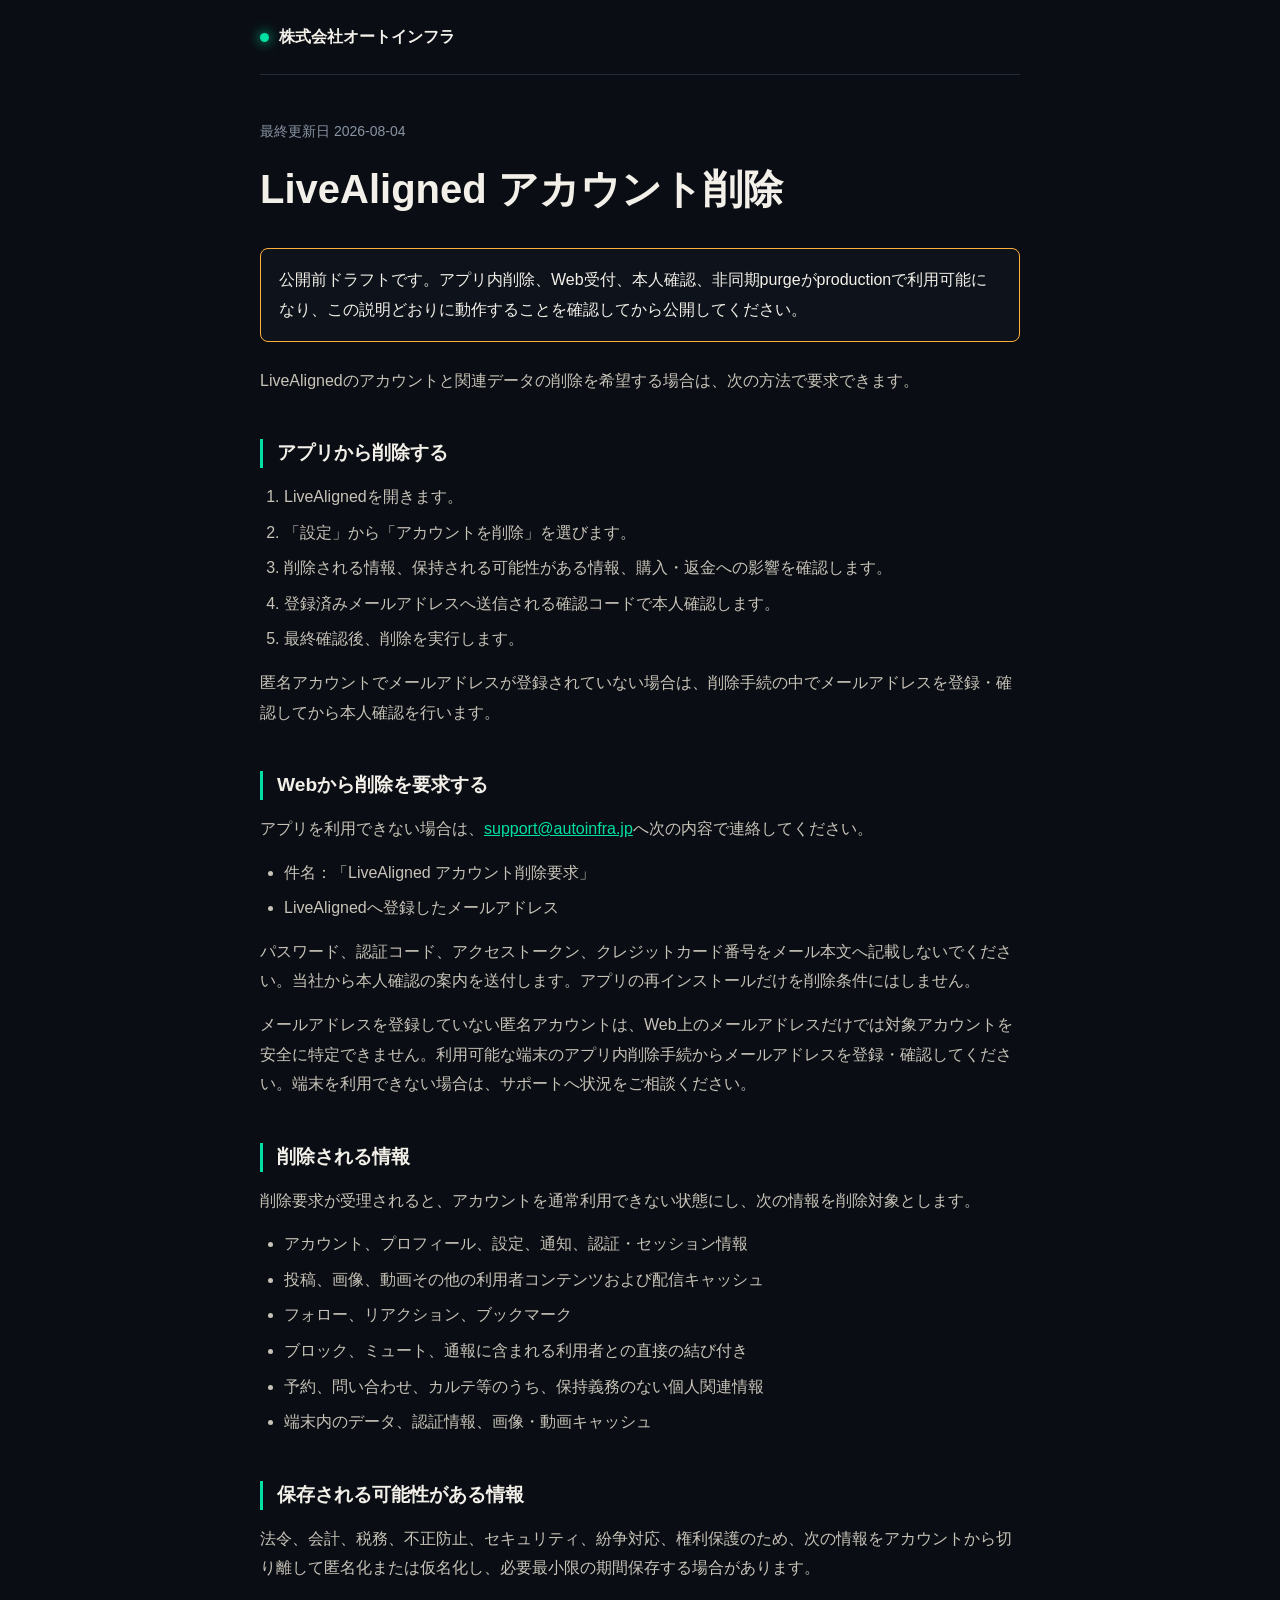
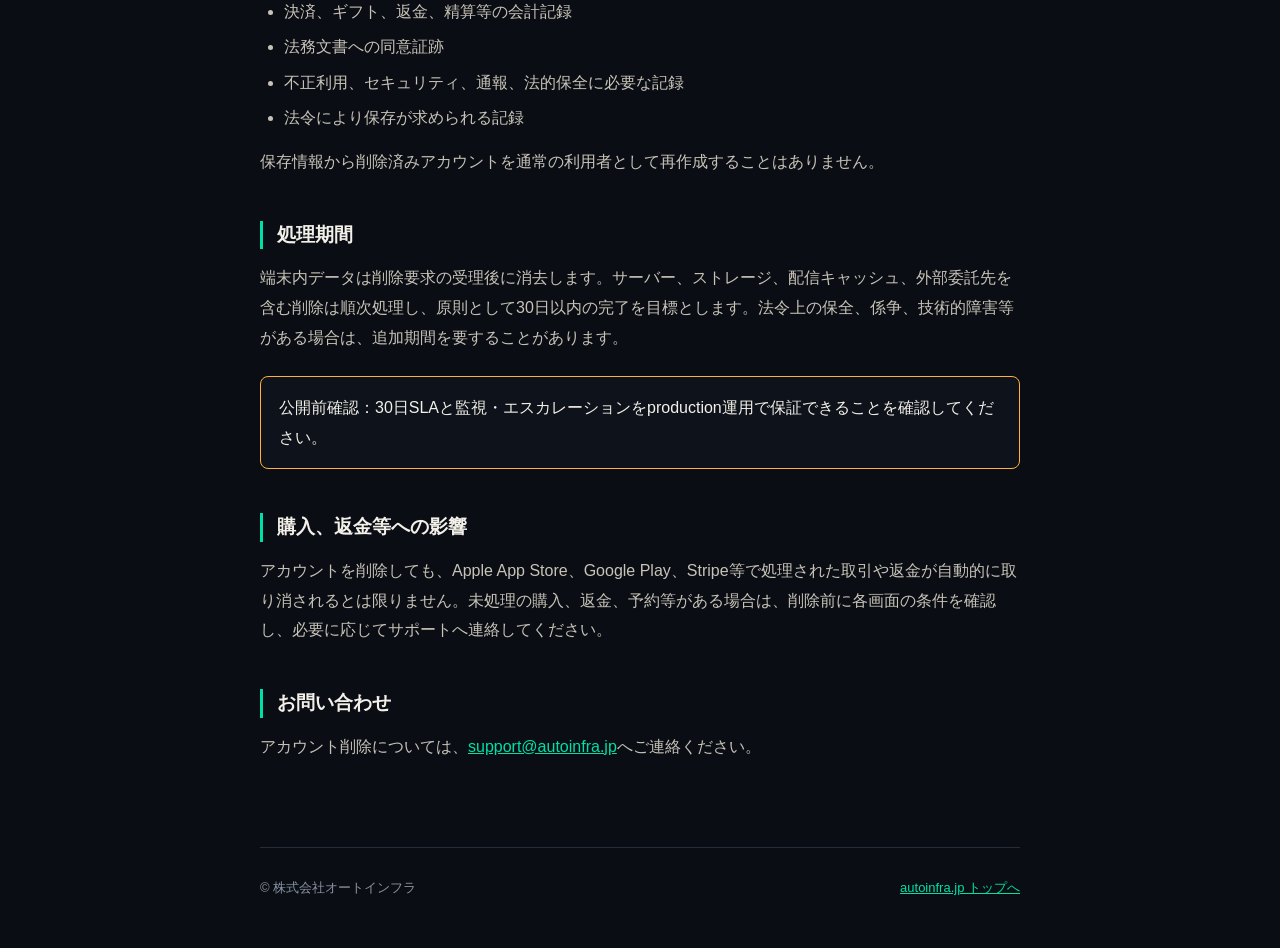
==== account-deletion/livealigned/index.html @ 03c5f7bb "Add versioned LiveAligned legal pages and static renderer - Add version-pinned pages (1.0) for priva" ====
<!doctype html>
<html lang="ja">
<head>
  <meta charset="utf-8">
  <meta name="viewport" content="width=device-width, initial-scale=1">
  <title>LiveAligned アカウント削除 | 株式会社オートインフラ</title>
  <meta name="description" content="LiveAlignedのアカウントと関連データを削除する方法を説明します。">
  <meta name="robots" content="noindex,nofollow">
  <meta name="theme-color" content="#0a0e14">
  <link rel="canonical" href="https://autoinfra.jp/account-deletion/livealigned/">
  <link rel="stylesheet" href="/assets/legal.css">
</head>
<body>
  <header class="site-header">
    <a class="brand" href="/"><span aria-hidden="true"></span>株式会社オートインフラ</a>
  </header>
  <main class="document">
    <div class="document-meta">
      
      <span>最終更新日 2026-08-04</span>
    </div>
    <h1>LiveAligned アカウント削除</h1>
    <aside class="notice">公開前ドラフトです。アプリ内削除、Web受付、本人確認、非同期purgeがproductionで利用可能になり、この説明どおりに動作することを確認してから公開してください。</aside>
    <p>LiveAlignedのアカウントと関連データの削除を希望する場合は、次の方法で要求できます。</p>
    <h2>アプリから削除する</h2>
    <ol>
    <li>LiveAlignedを開きます。</li>
    <li>「設定」から「アカウントを削除」を選びます。</li>
    <li>削除される情報、保持される可能性がある情報、購入・返金への影響を確認します。</li>
    <li>登録済みメールアドレスへ送信される確認コードで本人確認します。</li>
    <li>最終確認後、削除を実行します。</li>
    </ol>
    <p>匿名アカウントでメールアドレスが登録されていない場合は、削除手続の中でメールアドレスを登録・確認してから本人確認を行います。</p>
    <h2>Webから削除を要求する</h2>
    <p>アプリを利用できない場合は、<a href="mailto:support@autoinfra.jp">support@autoinfra.jp</a>へ次の内容で連絡してください。</p>
    <ul>
    <li>件名：「LiveAligned アカウント削除要求」</li>
    <li>LiveAlignedへ登録したメールアドレス</li>
    </ul>
    <p>パスワード、認証コード、アクセストークン、クレジットカード番号をメール本文へ記載しないでください。当社から本人確認の案内を送付します。アプリの再インストールだけを削除条件にはしません。</p>
    <p>メールアドレスを登録していない匿名アカウントは、Web上のメールアドレスだけでは対象アカウントを安全に特定できません。利用可能な端末のアプリ内削除手続からメールアドレスを登録・確認してください。端末を利用できない場合は、サポートへ状況をご相談ください。</p>
    <h2>削除される情報</h2>
    <p>削除要求が受理されると、アカウントを通常利用できない状態にし、次の情報を削除対象とします。</p>
    <ul>
    <li>アカウント、プロフィール、設定、通知、認証・セッション情報</li>
    <li>投稿、画像、動画その他の利用者コンテンツおよび配信キャッシュ</li>
    <li>フォロー、リアクション、ブックマーク</li>
    <li>ブロック、ミュート、通報に含まれる利用者との直接の結び付き</li>
    <li>予約、問い合わせ、カルテ等のうち、保持義務のない個人関連情報</li>
    <li>端末内のデータ、認証情報、画像・動画キャッシュ</li>
    </ul>
    <h2>保存される可能性がある情報</h2>
    <p>法令、会計、税務、不正防止、セキュリティ、紛争対応、権利保護のため、次の情報をアカウントから切り離して匿名化または仮名化し、必要最小限の期間保存する場合があります。</p>
    <ul>
    <li>決済、ギフト、返金、精算等の会計記録</li>
    <li>法務文書への同意証跡</li>
    <li>不正利用、セキュリティ、通報、法的保全に必要な記録</li>
    <li>法令により保存が求められる記録</li>
    </ul>
    <p>保存情報から削除済みアカウントを通常の利用者として再作成することはありません。</p>
    <h2>処理期間</h2>
    <p>端末内データは削除要求の受理後に消去します。サーバー、ストレージ、配信キャッシュ、外部委託先を含む削除は順次処理し、原則として30日以内の完了を目標とします。法令上の保全、係争、技術的障害等がある場合は、追加期間を要することがあります。</p>
    <aside class="notice">公開前確認：30日SLAと監視・エスカレーションをproduction運用で保証できることを確認してください。</aside>
    <h2>購入、返金等への影響</h2>
    <p>アカウントを削除しても、Apple App Store、Google Play、Stripe等で処理された取引や返金が自動的に取り消されるとは限りません。未処理の購入、返金、予約等がある場合は、削除前に各画面の条件を確認し、必要に応じてサポートへ連絡してください。</p>
    <h2>お問い合わせ</h2>
    <p>アカウント削除については、<a href="mailto:support@autoinfra.jp">support@autoinfra.jp</a>へご連絡ください。</p>
  </main>
  <footer class="site-footer">
    <span>© 株式会社オートインフラ</span>
    <a href="/">autoinfra.jp トップへ</a>
  </footer>
</body>
</html>
---- assets/legal.css ----
:root {
  color-scheme: dark;
  --background: #0a0e14;
  --surface: #0e131b;
  --text: #f3f0e9;
  --secondary: #c8c3b8;
  --muted: #8a93a3;
  --line: #242d3a;
  --accent: #00e0a4;
  --warning: #ffb13b;
}

* { box-sizing: border-box; }

html { font-size: 16px; }

body {
  margin: 0;
  background: var(--background);
  color: var(--text);
  font-family: "Hiragino Kaku Gothic ProN", "Hiragino Sans", -apple-system,
    BlinkMacSystemFont, "Yu Gothic", sans-serif;
  line-height: 1.85;
  overflow-wrap: anywhere;
  -webkit-font-smoothing: antialiased;
}

a { color: var(--accent); }
a:hover { text-decoration-thickness: 2px; }
a:focus-visible { outline: 3px solid var(--warning); outline-offset: 3px; }

.site-header,
.site-footer,
.document {
  width: min(100% - 40px, 760px);
  margin-inline: auto;
}

.site-header { padding-block: 22px; border-bottom: 1px solid var(--line); }
.brand { color: var(--text); font-weight: 700; text-decoration: none; }
.brand span {
  display: inline-block;
  width: 9px;
  height: 9px;
  margin-right: 10px;
  border-radius: 50%;
  background: var(--accent);
  box-shadow: 0 0 12px var(--accent);
}

.document { padding-block: 44px 72px; }
.document-meta { display: flex; flex-wrap: wrap; gap: 8px 18px; color: var(--muted); font-size: .875rem; }
h1 { margin: 18px 0 32px; font-size: clamp(1.75rem, 6vw, 2.5rem); line-height: 1.35; }
h2 { margin: 44px 0 14px; padding-left: 14px; border-left: 3px solid var(--accent); font-size: 1.2rem; line-height: 1.5; }
h3 { margin: 30px 0 10px; font-size: 1.05rem; }
p { margin: 14px 0; color: var(--secondary); }
ul, ol { margin: 14px 0; padding-left: 1.5rem; color: var(--secondary); }
li + li { margin-top: 6px; }
code { padding: .1em .35em; border: 1px solid var(--line); border-radius: 4px; background: var(--surface); }
.notice { margin: 24px 0; padding: 16px 18px; border: 1px solid var(--warning); border-radius: 8px; color: var(--text); background: var(--surface); }
.latest-index { min-height: 62vh; }
.version-link { display: inline-block; padding: 10px 16px; border: 1px solid var(--accent); border-radius: 8px; font-weight: 700; text-decoration: none; }
.updated { color: var(--muted); font-size: .875rem; }
.site-footer { display: flex; flex-wrap: wrap; justify-content: space-between; gap: 8px 18px; padding-block: 28px 48px; border-top: 1px solid var(--line); color: var(--muted); font-size: .8125rem; }

@media (max-width: 480px) {
  .site-header, .site-footer, .document { width: min(100% - 28px, 760px); }
  .document { padding-top: 32px; }
}

@media print {
  :root { color-scheme: light; --background: #fff; --surface: #fff; --text: #111; --secondary: #222; --muted: #555; --line: #bbb; --accent: #111; --warning: #555; }
  .site-header { display: none; }
  .document { width: 100%; padding: 0; }
  a { color: inherit; }
}
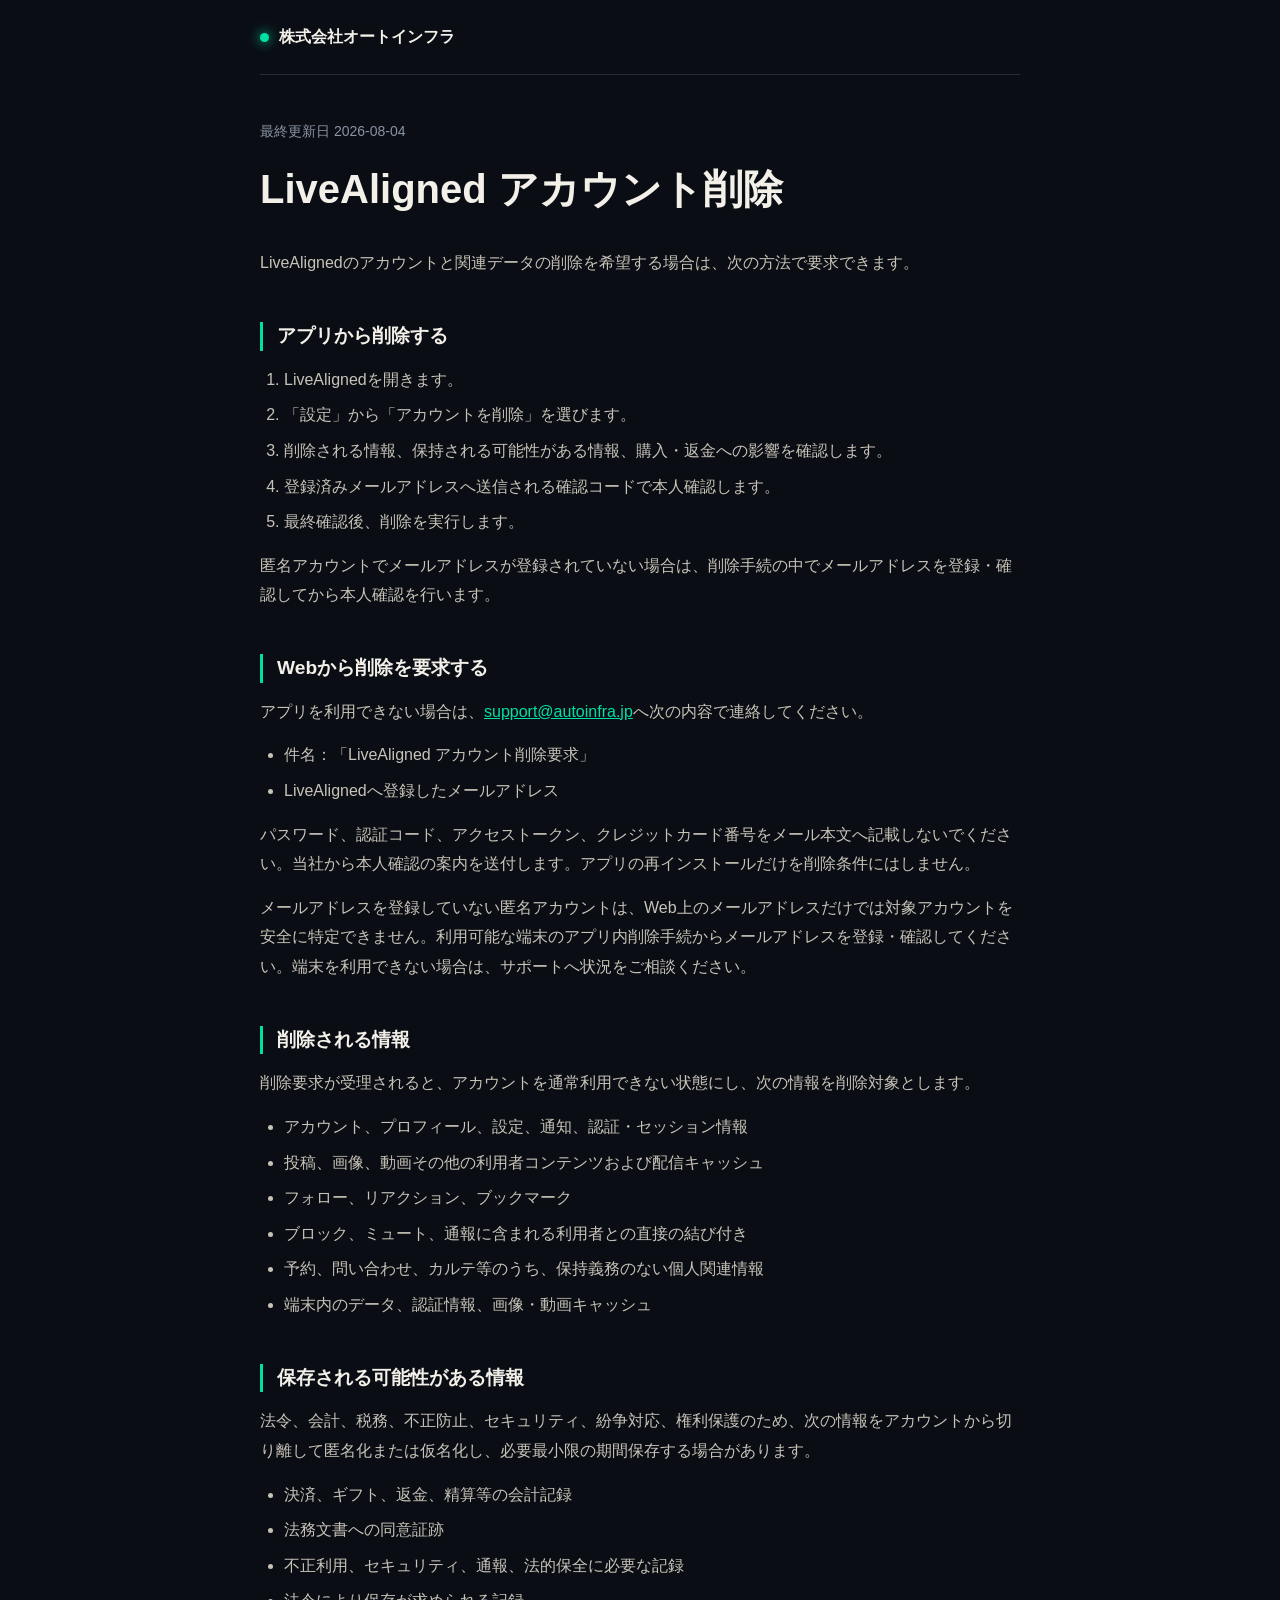
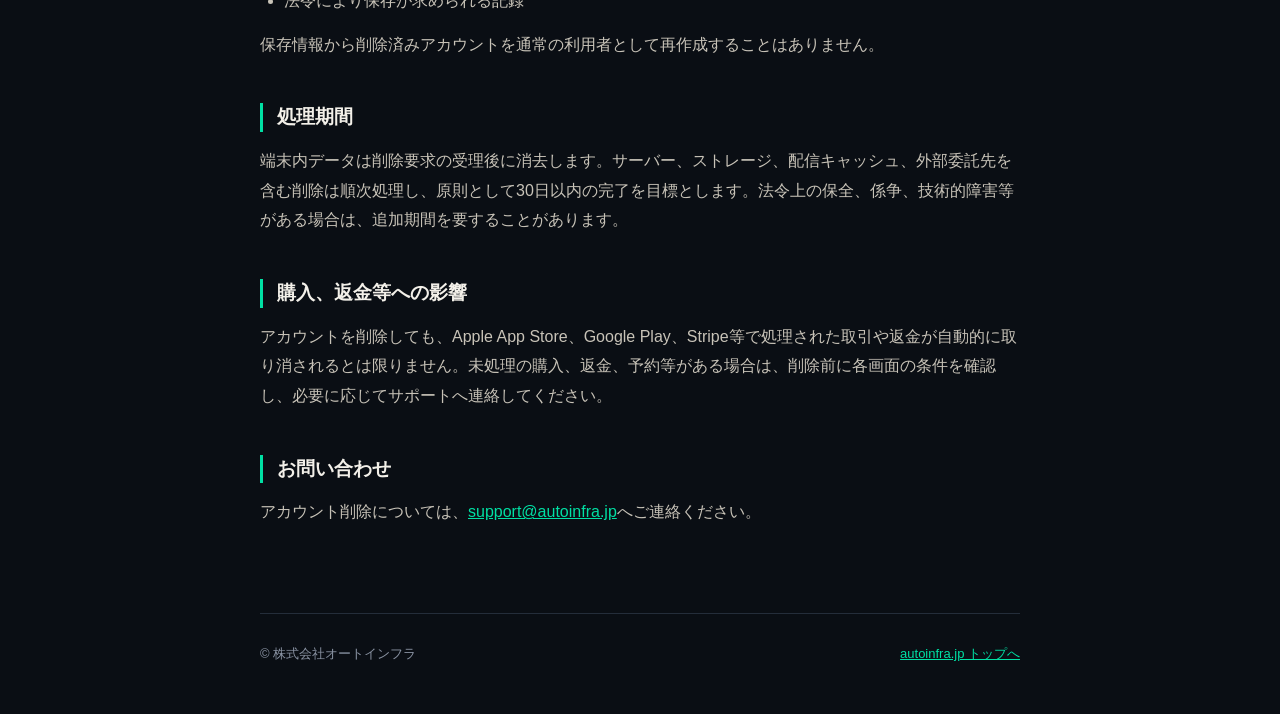
==== commit a667b48b: "Publish LiveAligned legal pages - Flip status from draft to published for privacy, terms,   communit" ====
--- a/account-deletion/livealigned/index.html
+++ b/account-deletion/livealigned/index.html
@@ -5,7 +5,7 @@
   <meta name="viewport" content="width=device-width, initial-scale=1">
   <title>LiveAligned アカウント削除 | 株式会社オートインフラ</title>
   <meta name="description" content="LiveAlignedのアカウントと関連データを削除する方法を説明します。">
-  <meta name="robots" content="noindex,nofollow">
+  <meta name="robots" content="index,follow">
   <meta name="theme-color" content="#0a0e14">
   <link rel="canonical" href="https://autoinfra.jp/account-deletion/livealigned/">
   <link rel="stylesheet" href="/assets/legal.css">
@@ -20,7 +20,6 @@
       <span>最終更新日 2026-08-04</span>
     </div>
     <h1>LiveAligned アカウント削除</h1>
-    <aside class="notice">公開前ドラフトです。アプリ内削除、Web受付、本人確認、非同期purgeがproductionで利用可能になり、この説明どおりに動作することを確認してから公開してください。</aside>
     <p>LiveAlignedのアカウントと関連データの削除を希望する場合は、次の方法で要求できます。</p>
     <h2>アプリから削除する</h2>
     <ol>
@@ -60,7 +59,6 @@
     <p>保存情報から削除済みアカウントを通常の利用者として再作成することはありません。</p>
     <h2>処理期間</h2>
     <p>端末内データは削除要求の受理後に消去します。サーバー、ストレージ、配信キャッシュ、外部委託先を含む削除は順次処理し、原則として30日以内の完了を目標とします。法令上の保全、係争、技術的障害等がある場合は、追加期間を要することがあります。</p>
-    <aside class="notice">公開前確認：30日SLAと監視・エスカレーションをproduction運用で保証できることを確認してください。</aside>
     <h2>購入、返金等への影響</h2>
     <p>アカウントを削除しても、Apple App Store、Google Play、Stripe等で処理された取引や返金が自動的に取り消されるとは限りません。未処理の購入、返金、予約等がある場合は、削除前に各画面の条件を確認し、必要に応じてサポートへ連絡してください。</p>
     <h2>お問い合わせ</h2>
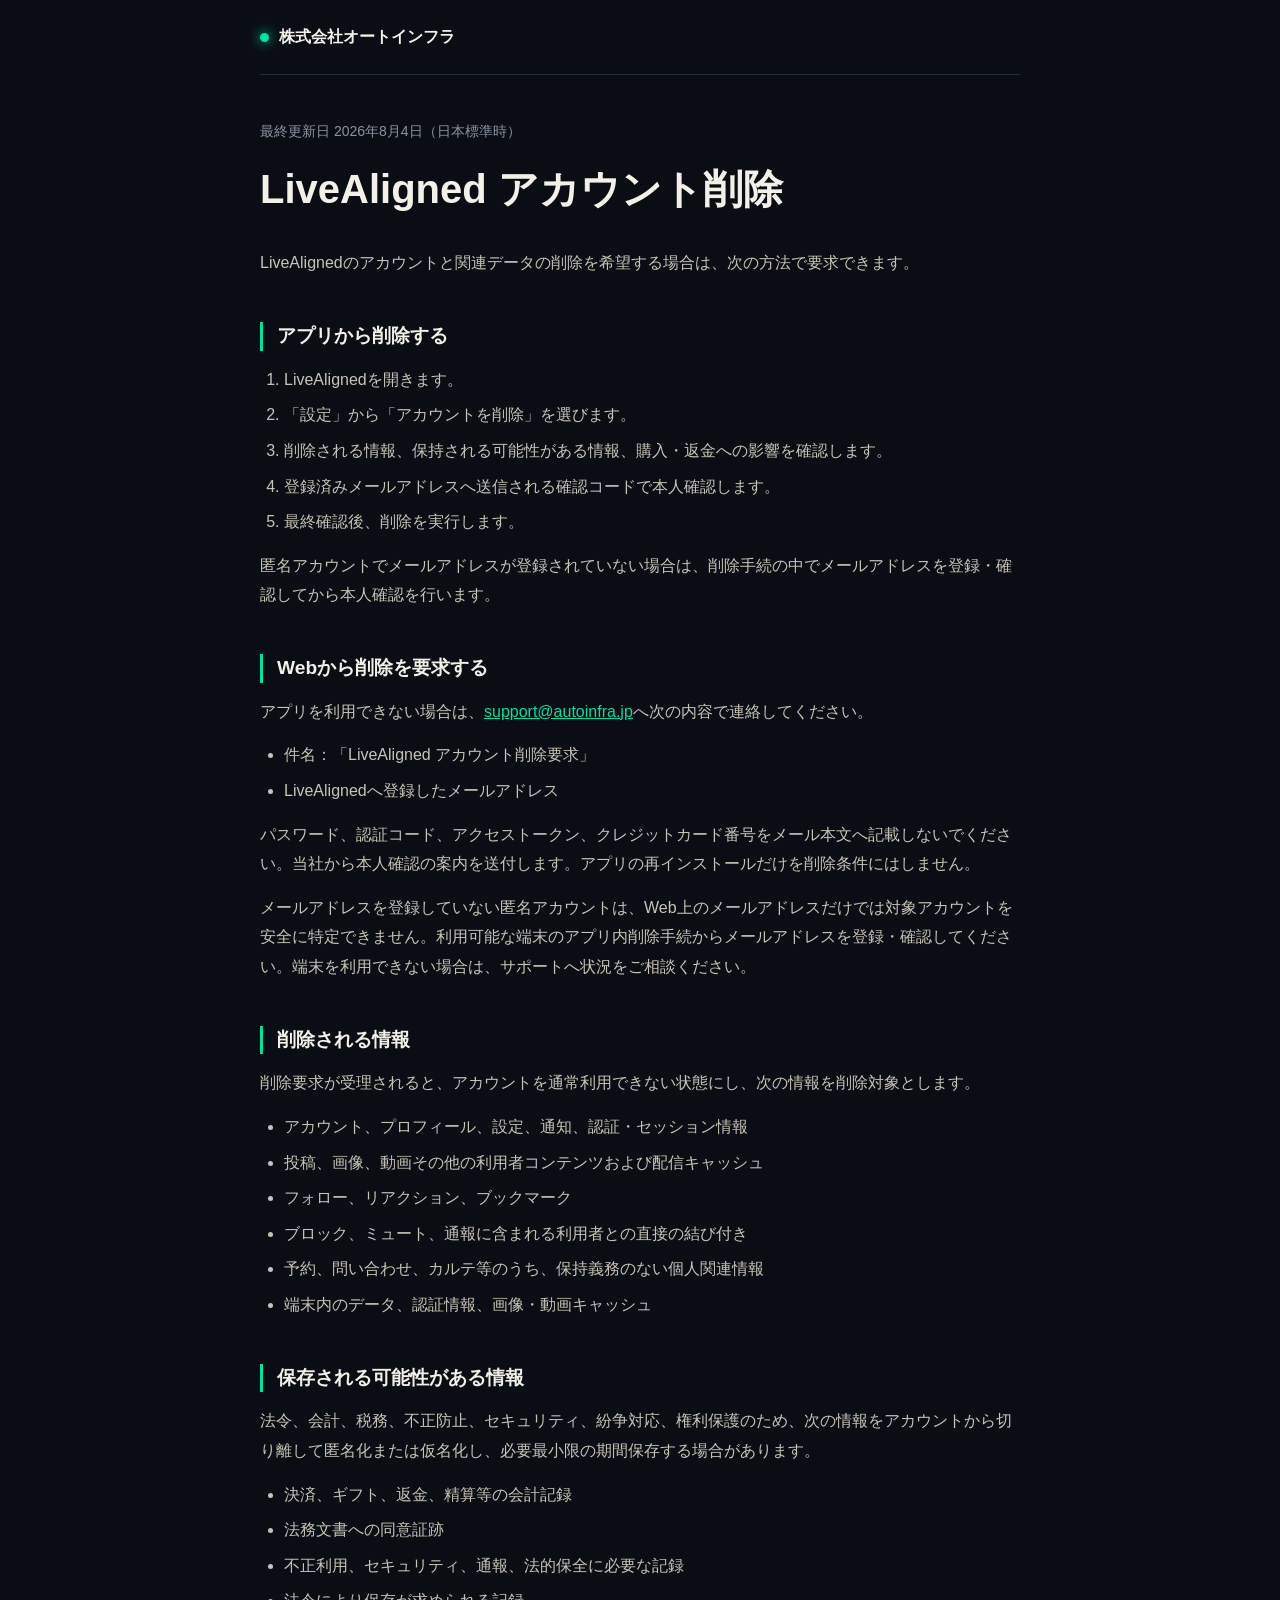
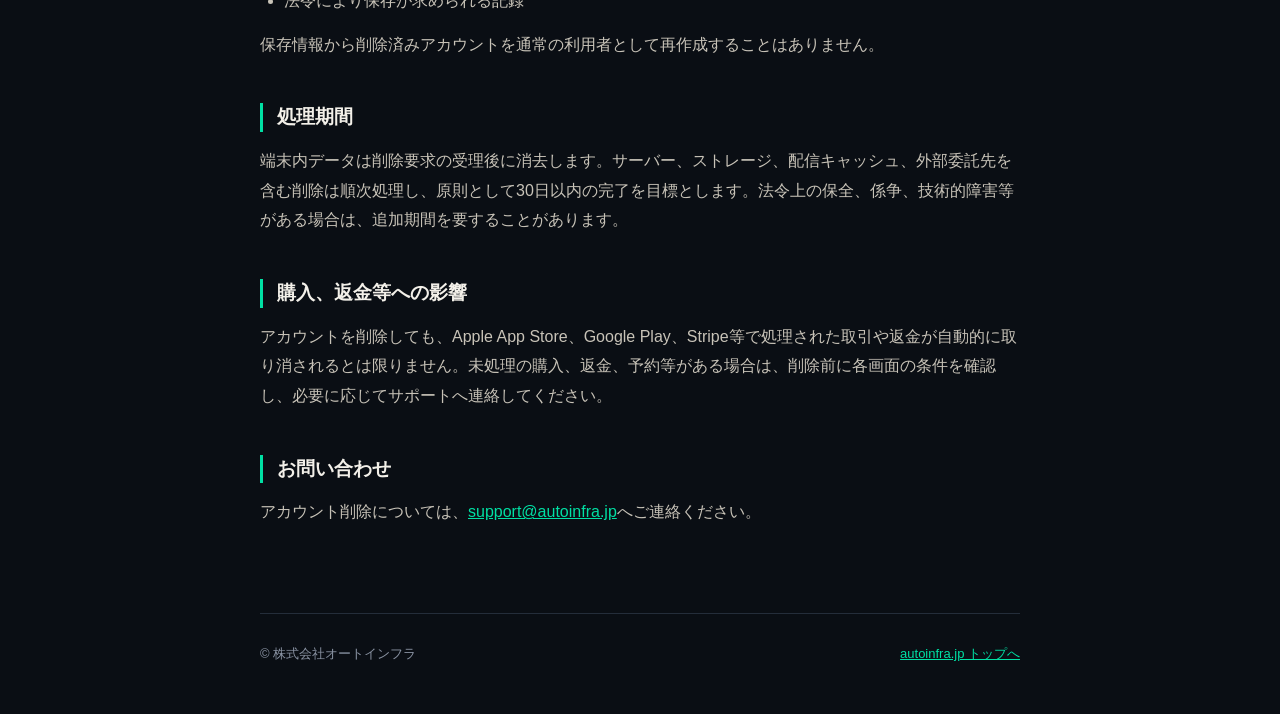
==== commit 8e8d896f: "Show account deletion and support dates in JST Store last_updated as ISO 8601 with the +09:00 offset" ====
--- a/account-deletion/livealigned/index.html
+++ b/account-deletion/livealigned/index.html
@@ -16,8 +16,7 @@
   </header>
   <main class="document">
     <div class="document-meta">
-      
-      <span>最終更新日 2026-08-04</span>
+      <span>最終更新日 2026年8月4日（日本標準時）</span>
     </div>
     <h1>LiveAligned アカウント削除</h1>
     <p>LiveAlignedのアカウントと関連データの削除を希望する場合は、次の方法で要求できます。</p>
